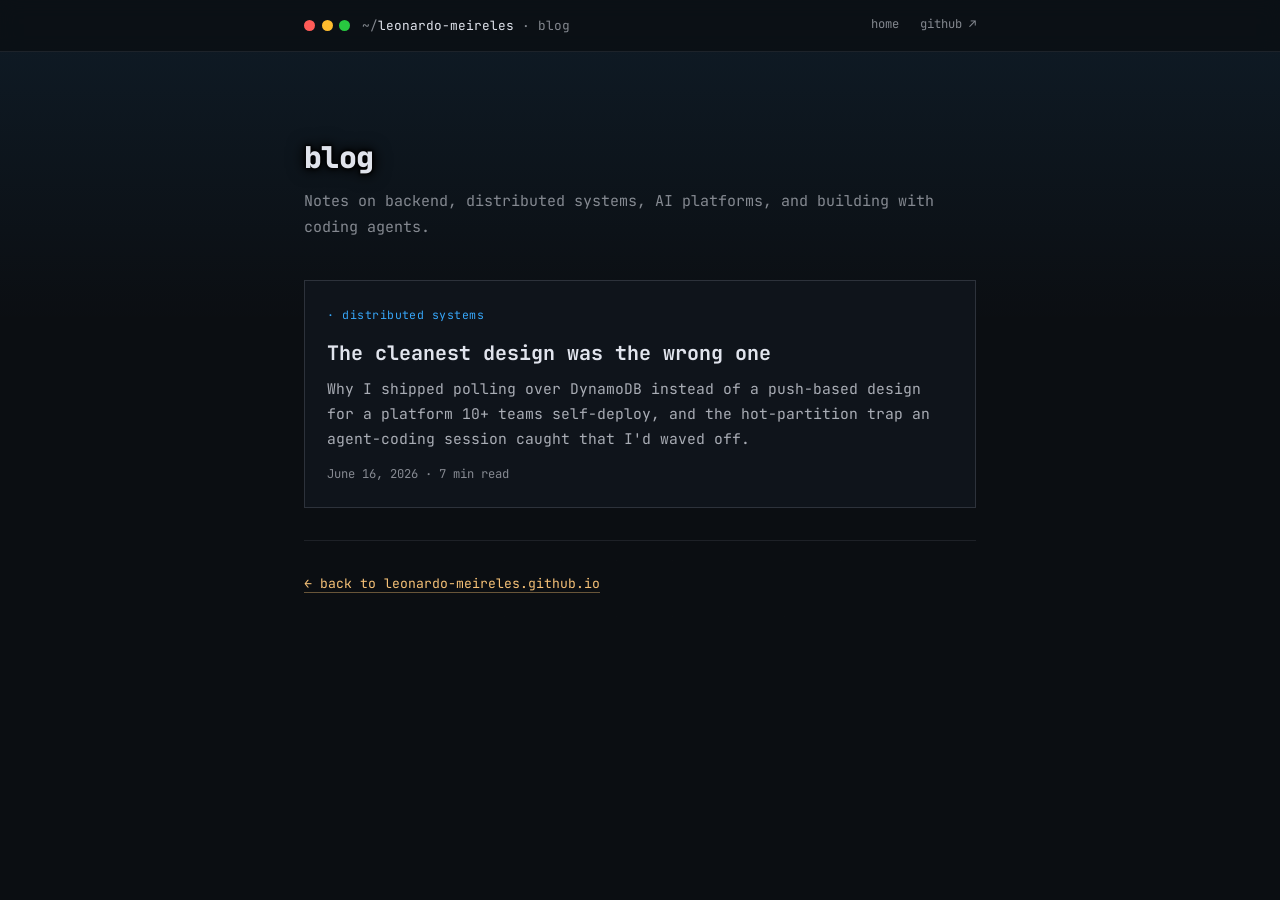
==== blog/index.html @ 93cd13b1 "feat(blog): post #1 (mlgo sharding) + blog index + writing section + SEO (og cards, JSON-LD, sitemap" ====
<!doctype html>
<html lang="en">
<head>
<meta charset="utf-8" />
<meta name="viewport" content="width=device-width, initial-scale=1" />
<title>Blog · Leonardo Meireles</title>
<meta name="description" content="Notes on backend, distributed systems, AI platforms, and building things with coding agents." />
<link rel="icon" href="data:image/svg+xml,&lt;svg xmlns=%22http://www.w3.org/2000/svg%22 viewBox=%220 0 32 32%22&gt;&lt;rect width=%2232%22 height=%2232%22 fill=%22%230b0e12%22/&gt;&lt;path d=%22M3 17h5l2-7 4 13 3-9 2 4h10%22 fill=%22none%22 stroke=%22%2337a6f8%22 stroke-width=%222%22 stroke-linejoin=%22round%22 stroke-linecap=%22round%22/&gt;&lt;/svg&gt;" />
<link rel="preconnect" href="https://fonts.googleapis.com" />
<link rel="preconnect" href="https://fonts.gstatic.com" crossorigin />
<link href="https://fonts.googleapis.com/css2?family=JetBrains+Mono:wght@400;500;700;800&display=swap" rel="stylesheet" />
<style>
  :root {
    --bg:#0b0e12; --panel:#0f141b; --panel-2:#0c1016;
    --border:rgba(222,232,255,.14); --border-2:rgba(222,232,255,.09);
    --text:rgba(243,246,255,.92); --muted:rgba(243,246,255,.68); --muter:rgba(243,246,255,.52);
    --accent:#37a6f8; --accent-2:#f6c177; --hot:#ff5b57; --warm:#febc2e; --cool:#28c840;
    --mono:"JetBrains Mono",ui-monospace,SFMono-Regular,Menlo,Monaco,Consolas,monospace;
    color-scheme: dark;
    --halo: 0 0 1px #000, 0 0 2px #000, 0 0 3px #000, 0 0 4px #000, 0 0 6px #050709, 0 0 12px #050709, 0 0 18px #050709;
  }
  * { box-sizing:border-box; }
  body { margin:0; min-height:100svh; color:var(--text); font-family:var(--mono); font-size:15px; line-height:1.7;
    background: linear-gradient(180deg, rgba(55,166,248,.09), transparent 36%), var(--bg); position:relative; isolation:isolate; -webkit-font-smoothing:antialiased; }
  body::before { content:""; position:fixed; inset:0; z-index:-1; pointer-events:none;
    background-image: linear-gradient(rgba(255,255,255,.035) 1px, transparent 1px), linear-gradient(90deg, rgba(255,255,255,.03) 1px, transparent 1px);
    background-size:56px 56px; opacity:.35; -webkit-mask-image:radial-gradient(closest-side,#000000bf,#0000 78%); mask-image:radial-gradient(closest-side,#000000bf,#0000 78%); }
  a { color:inherit; text-decoration:none; }
  .shell { max-width:46rem; margin:0 auto; padding:0 clamp(1.25rem,4vw,2rem); }
  .topnav { position:sticky; top:0; z-index:40; background:color-mix(in oklab, var(--bg) 80%, transparent); backdrop-filter:blur(9px); border-bottom:1px solid var(--border-2); }
  .topnav .row { display:flex; align-items:center; justify-content:space-between; gap:1rem; padding-block:.85rem; max-width:46rem; margin:0 auto; padding-inline:clamp(1.25rem,4vw,2rem); }
  .dots { display:inline-flex; gap:.42rem; } .dots i { width:11px; height:11px; border-radius:50%; display:inline-block; }
  .dots i:nth-child(1){background:var(--hot);} .dots i:nth-child(2){background:var(--warm);} .dots i:nth-child(3){background:var(--cool);}
  .brand { display:inline-flex; align-items:center; gap:.7rem; color:var(--muter); font-size:.8rem; } .brand b { color:var(--text); font-weight:400; }
  .menu { display:flex; gap:1.3rem; } .menu a { color:var(--muter); font-size:.76rem; text-transform:lowercase; border-bottom:1px solid transparent; padding-bottom:2px; } .menu a:hover { color:var(--accent); border-color:rgba(55,166,248,.5); }
  h1 { font-weight:800; font-size:clamp(2rem,1.3rem+3vw,3rem); letter-spacing:-.02em; margin:clamp(2.5rem,7vw,5rem) 0 .4rem; text-shadow:var(--halo); }
  .sub { color:var(--muter); margin:0 0 2.5rem; }
  .post { display:block; border:1px solid var(--border); background:var(--panel); padding:1.3rem 1.4rem; margin-bottom:1.1rem; transition:border-color .15s, transform .15s; }
  .post:hover { border-color:var(--accent); transform:translateY(-2px); }
  .post .tag { color:var(--accent); font-size:.72rem; letter-spacing:.04em; }
  .post h2 { font-weight:700; font-size:1.25rem; margin:.5rem 0 .4rem; }
  .post p { color:var(--muted); margin:0 0 .6rem; font-size:.92rem; }
  .post .m { color:var(--muter); font-size:.76rem; }
  footer { border-top:1px solid var(--border-2); padding:2rem 0 4rem; margin-top:2rem; color:var(--muter); font-size:.82rem; }
  footer a { color:var(--accent-2); border-bottom:1px solid rgba(246,193,119,.4); }
</style>
</head>
<body>
<div class="topnav">
  <div class="row">
    <span class="brand"><span class="dots"><i></i><i></i><i></i></span><span>~/<b>leonardo-meireles</b> · blog</span></span>
    <nav class="menu"><a href="/">home</a><a href="https://github.com/leonardo-meireles" target="_blank" rel="noopener">github ↗</a></nav>
  </div>
</div>
<main class="shell">
  <h1>blog</h1>
  <p class="sub">Notes on backend, distributed systems, AI platforms, and building with coding agents.</p>

  <a class="post" href="/blog/mlgo-sharding/">
    <span class="tag">· distributed systems</span>
    <h2>The cleanest design was the wrong one</h2>
    <p>Why I shipped polling over DynamoDB instead of a push-based design for a platform 10+ teams self-deploy, and the hot-partition trap an agent-coding session caught that I'd waved off.</p>
    <span class="m">June 16, 2026 · 7 min read</span>
  </a>

  <footer><a href="/">← back to leonardo-meireles.github.io</a></footer>
</main>
</body>
</html>
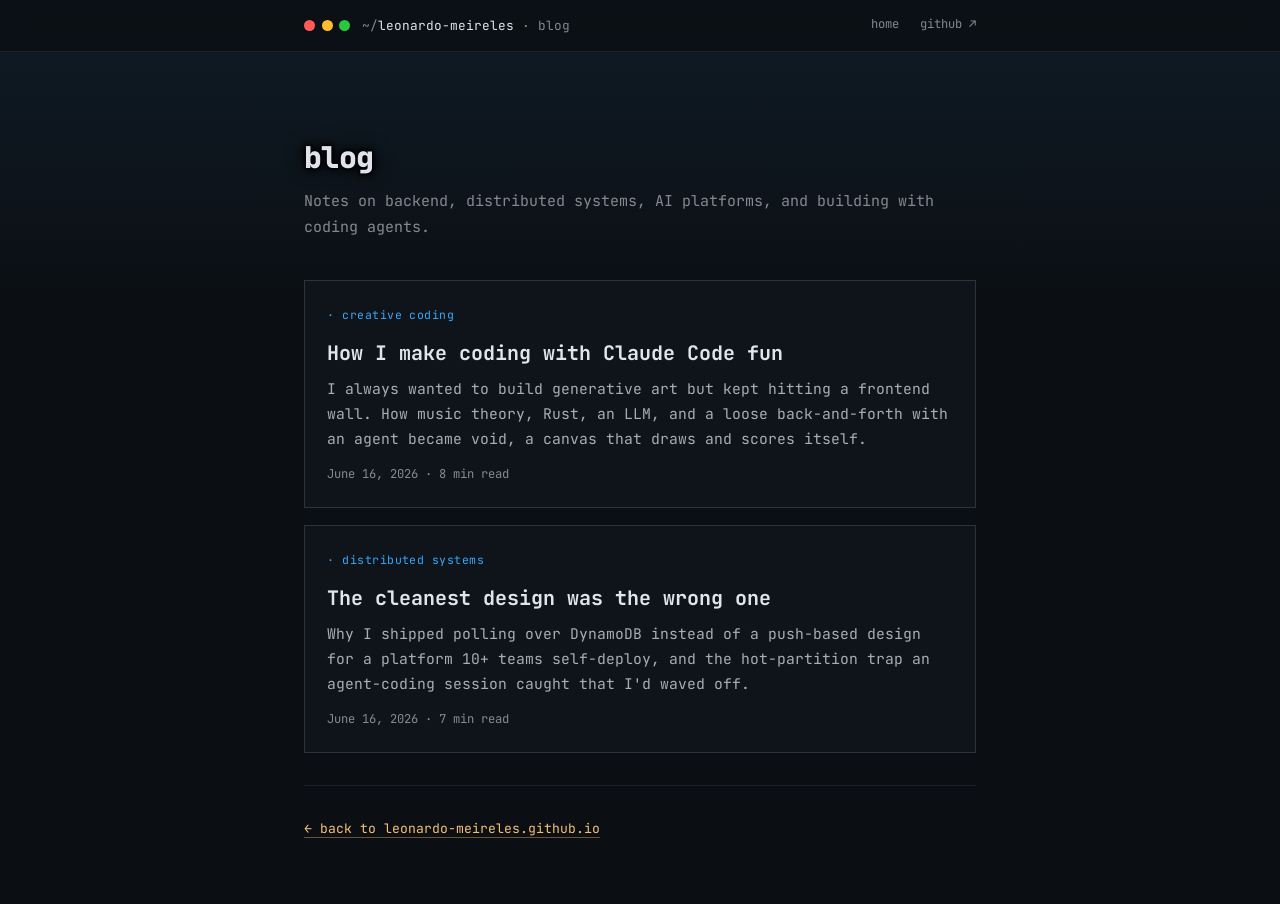
==== commit c031e227: "feat(blog): post #2 (creative coding / void) + writing grid; fix: mute void preview, pause waveform " ====
--- a/blog/index.html
+++ b/blog/index.html
@@ -56,6 +56,13 @@
   <h1>blog</h1>
   <p class="sub">Notes on backend, distributed systems, AI platforms, and building with coding agents.</p>
 
+  <a class="post" href="/blog/creative-coding-with-claude-code/">
+    <span class="tag">· creative coding</span>
+    <h2>How I make coding with Claude Code fun</h2>
+    <p>I always wanted to build generative art but kept hitting a frontend wall. How music theory, Rust, an LLM, and a loose back-and-forth with an agent became void, a canvas that draws and scores itself.</p>
+    <span class="m">June 16, 2026 · 8 min read</span>
+  </a>
+
   <a class="post" href="/blog/mlgo-sharding/">
     <span class="tag">· distributed systems</span>
     <h2>The cleanest design was the wrong one</h2>
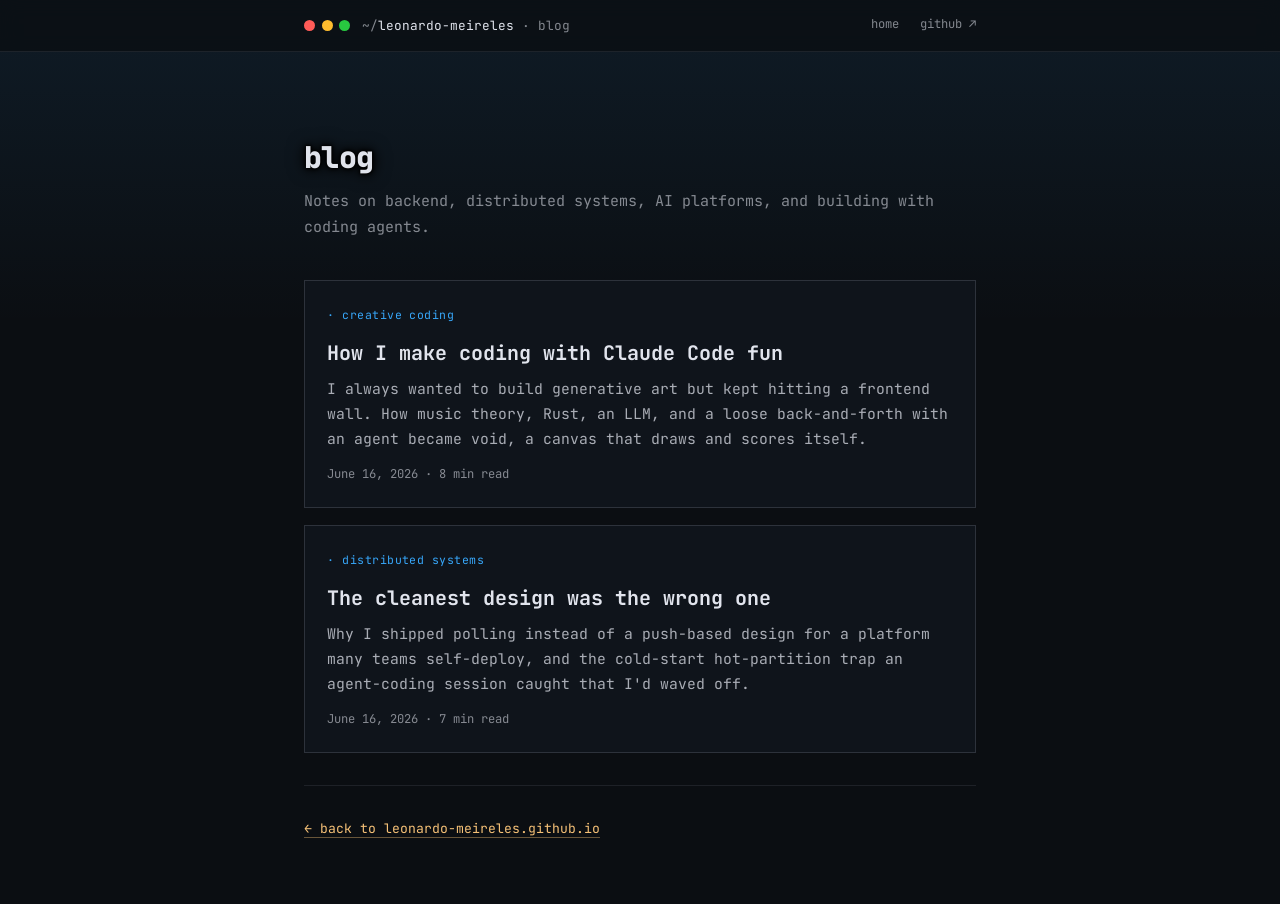
==== commit 0cd3e7cb: "refactor(blog): NDA-proof the sharding post — drop codename/employer/metrics, generalize stack, rena" ====
--- a/blog/index.html
+++ b/blog/index.html
@@ -63,10 +63,10 @@
     <span class="m">June 16, 2026 · 8 min read</span>
   </a>
 
-  <a class="post" href="/blog/mlgo-sharding/">
+  <a class="post" href="/blog/perfect-is-contextual/">
     <span class="tag">· distributed systems</span>
     <h2>The cleanest design was the wrong one</h2>
-    <p>Why I shipped polling over DynamoDB instead of a push-based design for a platform 10+ teams self-deploy, and the hot-partition trap an agent-coding session caught that I'd waved off.</p>
+    <p>Why I shipped polling instead of a push-based design for a platform many teams self-deploy, and the cold-start hot-partition trap an agent-coding session caught that I'd waved off.</p>
     <span class="m">June 16, 2026 · 7 min read</span>
   </a>
 
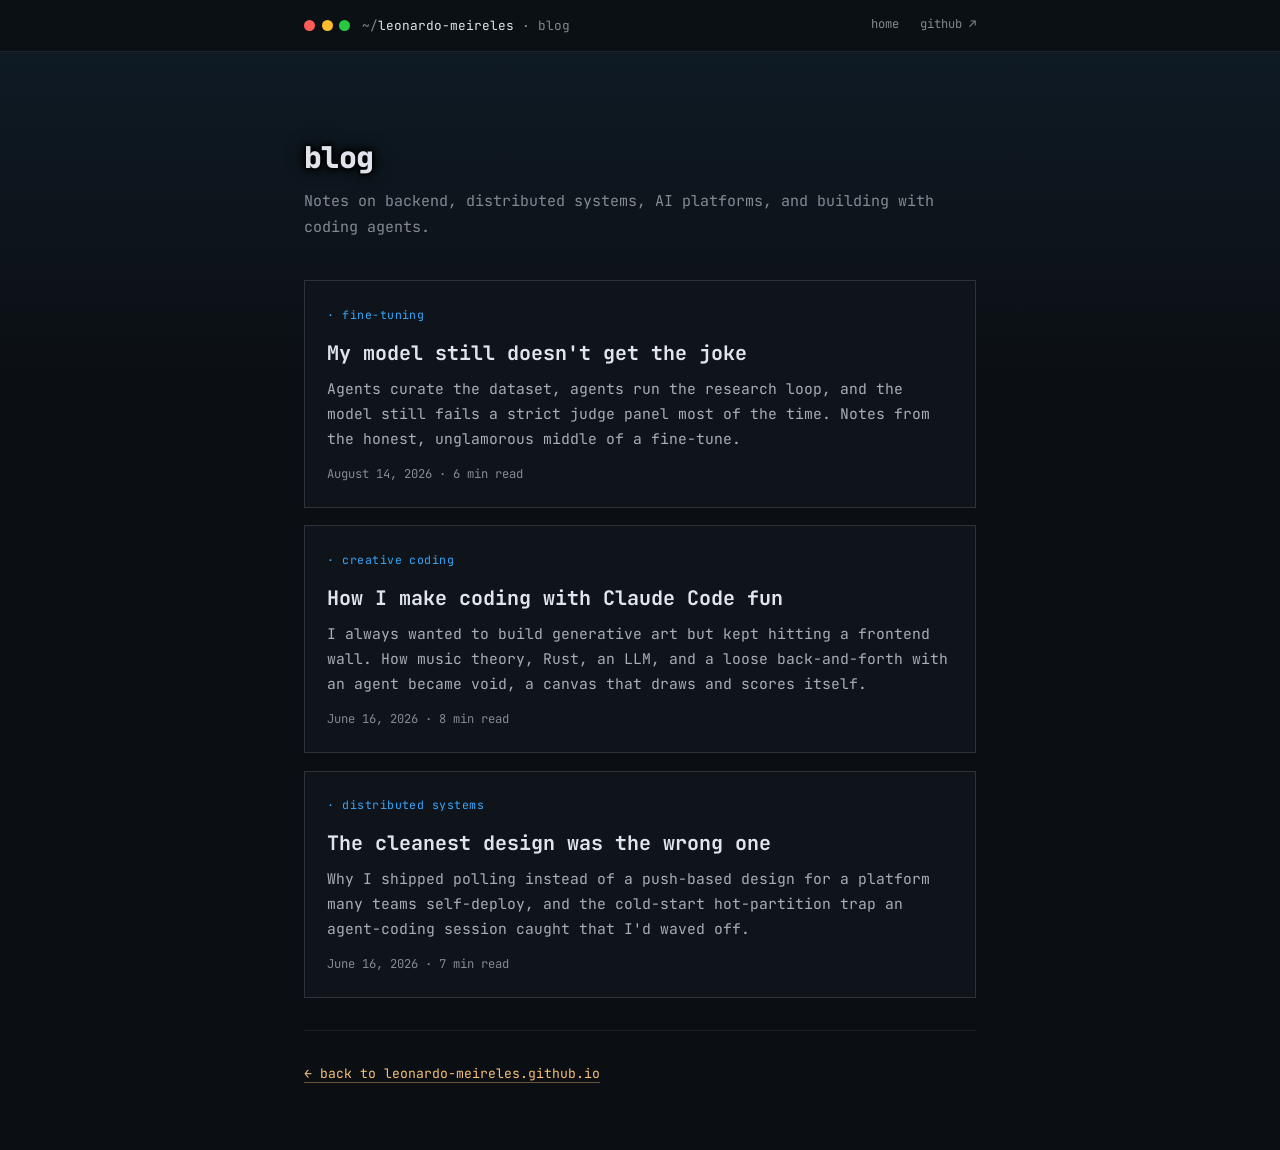
==== commit 2d7ba9d6: "Add Laeleficator project card and honest write-up on the fine-tune The dataset pipeline and research" ====
--- a/blog/index.html
+++ b/blog/index.html
@@ -56,6 +56,13 @@
   <h1>blog</h1>
   <p class="sub">Notes on backend, distributed systems, AI platforms, and building with coding agents.</p>
 
+  <a class="post" href="/blog/laeleficator/">
+    <span class="tag">· fine-tuning</span>
+    <h2>My model still doesn't get the joke</h2>
+    <p>Agents curate the dataset, agents run the research loop, and the model still fails a strict judge panel most of the time. Notes from the honest, unglamorous middle of a fine-tune.</p>
+    <span class="m">August 14, 2026 · 6 min read</span>
+  </a>
+
   <a class="post" href="/blog/creative-coding-with-claude-code/">
     <span class="tag">· creative coding</span>
     <h2>How I make coding with Claude Code fun</h2>
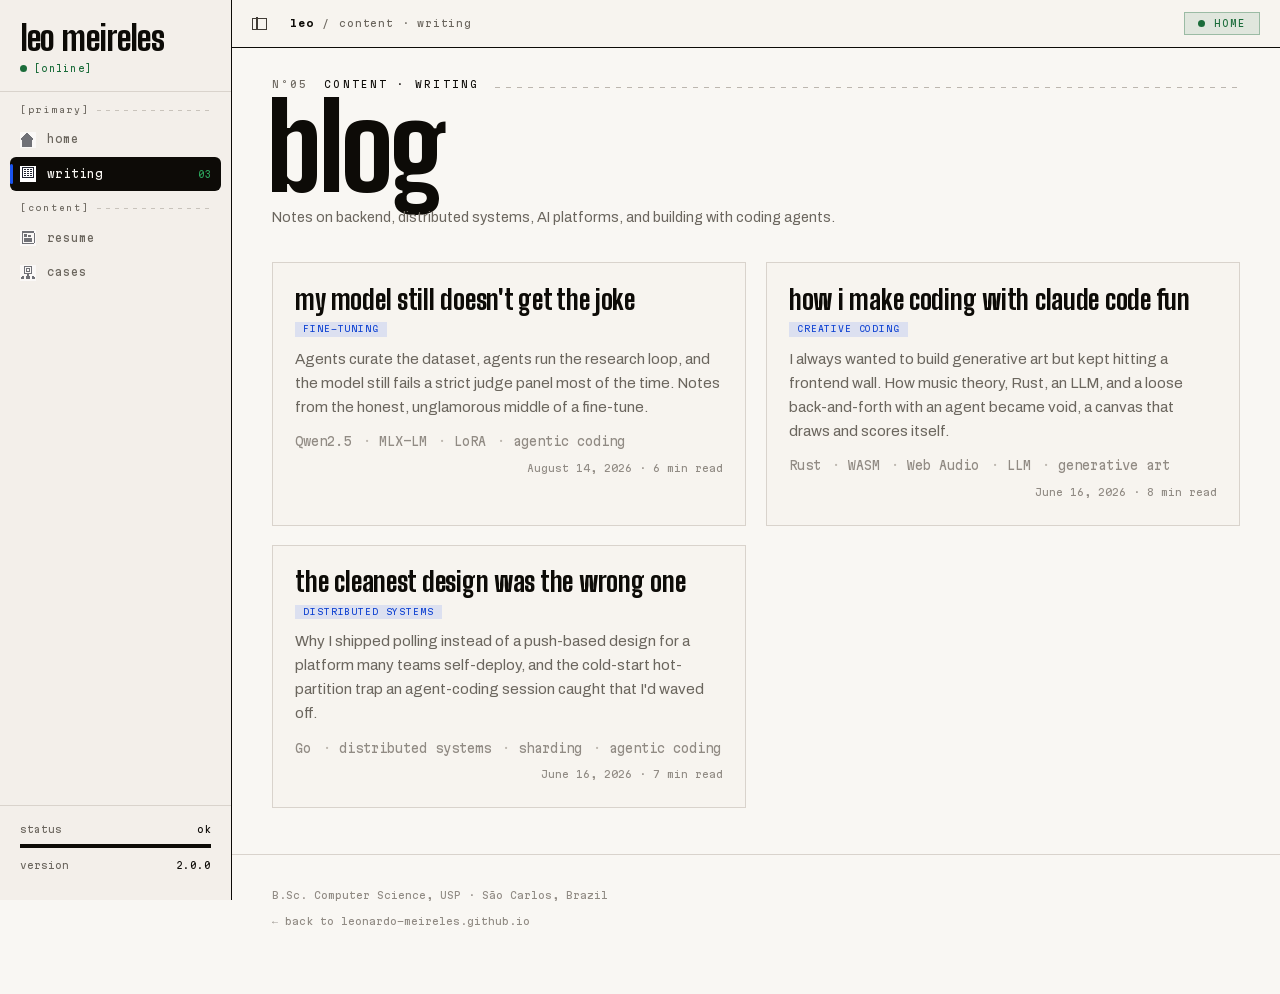
==== commit 254f8ecf: "feat: reskin portfolio + blog as OP-1 Wizard companion-app shell Translate the OP-1 Wizard design sy" ====
--- a/blog/index.html
+++ b/blog/index.html
@@ -5,79 +5,123 @@
 <meta name="viewport" content="width=device-width, initial-scale=1" />
 <title>Blog · Leonardo Meireles</title>
 <meta name="description" content="Notes on backend, distributed systems, AI platforms, and building things with coding agents." />
-<link rel="icon" href="data:image/svg+xml,&lt;svg xmlns=%22http://www.w3.org/2000/svg%22 viewBox=%220 0 32 32%22&gt;&lt;rect width=%2232%22 height=%2232%22 fill=%22%230b0e12%22/&gt;&lt;path d=%22M3 17h5l2-7 4 13 3-9 2 4h10%22 fill=%22none%22 stroke=%22%2337a6f8%22 stroke-width=%222%22 stroke-linejoin=%22round%22 stroke-linecap=%22round%22/&gt;&lt;/svg&gt;" />
-<link rel="preconnect" href="https://fonts.googleapis.com" />
-<link rel="preconnect" href="https://fonts.gstatic.com" crossorigin />
-<link href="https://fonts.googleapis.com/css2?family=JetBrains+Mono:wght@400;500;700;800&display=swap" rel="stylesheet" />
+<link rel="icon" type="image/svg+xml" href="../assets/favicon.svg" />
+<link rel="stylesheet" href="../assets/tokens.css" />
+<link rel="stylesheet" href="../assets/shell.css" />
 <style>
-  :root {
-    --bg:#0b0e12; --panel:#0f141b; --panel-2:#0c1016;
-    --border:rgba(222,232,255,.14); --border-2:rgba(222,232,255,.09);
-    --text:rgba(243,246,255,.92); --muted:rgba(243,246,255,.68); --muter:rgba(243,246,255,.52);
-    --accent:#37a6f8; --accent-2:#f6c177; --hot:#ff5b57; --warm:#febc2e; --cool:#28c840;
-    --mono:"JetBrains Mono",ui-monospace,SFMono-Regular,Menlo,Monaco,Consolas,monospace;
-    color-scheme: dark;
-    --halo: 0 0 1px #000, 0 0 2px #000, 0 0 3px #000, 0 0 4px #000, 0 0 6px #050709, 0 0 12px #050709, 0 0 18px #050709;
-  }
-  * { box-sizing:border-box; }
-  body { margin:0; min-height:100svh; color:var(--text); font-family:var(--mono); font-size:15px; line-height:1.7;
-    background: linear-gradient(180deg, rgba(55,166,248,.09), transparent 36%), var(--bg); position:relative; isolation:isolate; -webkit-font-smoothing:antialiased; }
-  body::before { content:""; position:fixed; inset:0; z-index:-1; pointer-events:none;
-    background-image: linear-gradient(rgba(255,255,255,.035) 1px, transparent 1px), linear-gradient(90deg, rgba(255,255,255,.03) 1px, transparent 1px);
-    background-size:56px 56px; opacity:.35; -webkit-mask-image:radial-gradient(closest-side,#000000bf,#0000 78%); mask-image:radial-gradient(closest-side,#000000bf,#0000 78%); }
-  a { color:inherit; text-decoration:none; }
-  .shell { max-width:46rem; margin:0 auto; padding:0 clamp(1.25rem,4vw,2rem); }
-  .topnav { position:sticky; top:0; z-index:40; background:color-mix(in oklab, var(--bg) 80%, transparent); backdrop-filter:blur(9px); border-bottom:1px solid var(--border-2); }
-  .topnav .row { display:flex; align-items:center; justify-content:space-between; gap:1rem; padding-block:.85rem; max-width:46rem; margin:0 auto; padding-inline:clamp(1.25rem,4vw,2rem); }
-  .dots { display:inline-flex; gap:.42rem; } .dots i { width:11px; height:11px; border-radius:50%; display:inline-block; }
-  .dots i:nth-child(1){background:var(--hot);} .dots i:nth-child(2){background:var(--warm);} .dots i:nth-child(3){background:var(--cool);}
-  .brand { display:inline-flex; align-items:center; gap:.7rem; color:var(--muter); font-size:.8rem; } .brand b { color:var(--text); font-weight:400; }
-  .menu { display:flex; gap:1.3rem; } .menu a { color:var(--muter); font-size:.76rem; text-transform:lowercase; border-bottom:1px solid transparent; padding-bottom:2px; } .menu a:hover { color:var(--accent); border-color:rgba(55,166,248,.5); }
-  h1 { font-weight:800; font-size:clamp(2rem,1.3rem+3vw,3rem); letter-spacing:-.02em; margin:clamp(2.5rem,7vw,5rem) 0 .4rem; text-shadow:var(--halo); }
-  .sub { color:var(--muter); margin:0 0 2.5rem; }
-  .post { display:block; border:1px solid var(--border); background:var(--panel); padding:1.3rem 1.4rem; margin-bottom:1.1rem; transition:border-color .15s, transform .15s; }
-  .post:hover { border-color:var(--accent); transform:translateY(-2px); }
-  .post .tag { color:var(--accent); font-size:.72rem; letter-spacing:.04em; }
-  .post h2 { font-weight:700; font-size:1.25rem; margin:.5rem 0 .4rem; }
-  .post p { color:var(--muted); margin:0 0 .6rem; font-size:.92rem; }
-  .post .m { color:var(--muter); font-size:.76rem; }
-  footer { border-top:1px solid var(--border-2); padding:2rem 0 4rem; margin-top:2rem; color:var(--muter); font-size:.82rem; }
-  footer a { color:var(--accent-2); border-bottom:1px solid rgba(246,193,119,.4); }
+  /* blog-specific tweaks */
+  .pg-head h1 { margin-top: 10px; }
+  .grid-blog { display: grid; grid-template-columns: 1fr; gap: 1.1rem; }
+  @media (min-width: 720px) { .grid-blog { grid-template-columns: repeat(2, minmax(0,1fr)); gap: 1.2rem; } }
 </style>
 </head>
 <body>
-<div class="topnav">
-  <div class="row">
-    <span class="brand"><span class="dots"><i></i><i></i><i></i></span><span>~/<b>leonardo-meireles</b> · blog</span></span>
-    <nav class="menu"><a href="/">home</a><a href="https://github.com/leonardo-meireles" target="_blank" rel="noopener">github ↗</a></nav>
+
+<div class="shell-app">
+  <aside class="rail" id="rail" aria-label="Library" data-open="true">
+    <div class="rail-brand">
+      <div class="wordmark">leo meireles</div>
+      <div class="state"><span class="dot ok"><i></i></span><span>[online]</span></div>
+    </div>
+    <nav class="rail-nav" aria-label="Destinations">
+      <div class="nav-group">
+        <div class="ng-label"><span>[primary]</span><i></i></div>
+        <a class="nav-item" href="../">
+          <span class="ni-bar"></span>
+          <span class="ni-icon"><span class="px" style="width:16px;height:16px;background-image:url(../assets/sprites/nav-home.png)"></span></span>
+          <span class="ni-label">home</span>
+        </a>
+        <a class="nav-item active" href="../#blog" aria-current="page">
+          <span class="ni-bar"></span>
+          <span class="ni-icon"><span class="px" style="width:16px;height:16px;background-image:url(../assets/sprites/nav-blog.png)"></span></span>
+          <span class="ni-label">writing</span>
+          <span class="ni-badge ok">03</span>
+        </a>
+      </div>
+      <div class="nav-group">
+        <div class="ng-label"><span>[content]</span><i></i></div>
+        <a class="nav-item" href="../#resume">
+          <span class="ni-bar"></span>
+          <span class="ni-icon"><span class="px" style="width:16px;height:16px;background-image:url(../assets/sprites/nav-resume.png)"></span></span>
+          <span class="ni-label">resume</span>
+        </a>
+        <a class="nav-item" href="../#cases">
+          <span class="ni-bar"></span>
+          <span class="ni-icon"><span class="px" style="width:16px;height:16px;background-image:url(../assets/sprites/nav-cases.png)"></span></span>
+          <span class="ni-label">cases</span>
+        </a>
+      </div>
+    </nav>
+    <div class="rail-footer">
+      <div class="rf-row"><span>status</span><b>ok</b></div>
+      <div class="rf-meter"><i style="width:100%"></i></div>
+      <div class="rf-row"><span>version</span><b>2.0.0</b></div>
+    </div>
+  </aside>
+
+  <div class="main-col">
+    <header class="titlebar">
+      <button class="tb-toggle" aria-label="Toggle sidebar"><span class="hamb" aria-hidden="true"><i></i></span></button>
+      <div class="tb-crumb"><b>leo</b><span aria-hidden="true">/</span>content · writing</div>
+      <a class="tb-connect on" href="../">
+        <span class="dot ok pulse"><i></i></span>
+        <span class="tb-state">home</span>
+      </a>
+    </header>
+
+    <main class="main" id="main">
+      <div class="page">
+        <div class="page-inner">
+          <div class="pg-head">
+            <div class="pg-meta">
+              <span class="pg-no">Nº05</span>
+              <span class="pg-kicker">content · writing</span>
+              <span class="pg-rule"></span>
+            </div>
+            <h1>blog</h1>
+            <p class="pg-blurb">Notes on backend, distributed systems, AI platforms, and building with coding agents.</p>
+          </div>
+        </div>
+        <div class="page-body">
+          <div class="grid-blog">
+            <a class="pcard rv" href="/blog/laeleficator/">
+              <div class="card-top" style="display:flex;align-items:center;gap:.6rem;flex-wrap:wrap">
+                <h3>My model still doesn't get the joke</h3>
+                <span class="tag accent">fine-tuning</span>
+              </div>
+              <p class="desc">Agents curate the dataset, agents run the research loop, and the model still fails a strict judge panel most of the time. Notes from the honest, unglamorous middle of a fine-tune.</p>
+              <div class="tags"><span>Qwen2.5</span><span>MLX-LM</span><span>LoRA</span><span>agentic coding</span></div>
+              <span class="pmeta">August 14, 2026 · 6 min read</span>
+            </a>
+            <a class="pcard rv" href="/blog/creative-coding-with-claude-code/">
+              <div class="card-top" style="display:flex;align-items:center;gap:.6rem;flex-wrap:wrap">
+                <h3>How I make coding with Claude Code fun</h3>
+                <span class="tag accent">creative coding</span>
+              </div>
+              <p class="desc">I always wanted to build generative art but kept hitting a frontend wall. How music theory, Rust, an LLM, and a loose back-and-forth with an agent became void, a canvas that draws and scores itself.</p>
+              <div class="tags"><span>Rust</span><span>WASM</span><span>Web Audio</span><span>LLM</span><span>generative art</span></div>
+              <span class="pmeta">June 16, 2026 · 8 min read</span>
+            </a>
+            <a class="pcard rv" href="/blog/perfect-is-contextual/">
+              <div class="card-top" style="display:flex;align-items:center;gap:.6rem;flex-wrap:wrap">
+                <h3>The cleanest design was the wrong one</h3>
+                <span class="tag accent">distributed systems</span>
+              </div>
+              <p class="desc">Why I shipped polling instead of a push-based design for a platform many teams self-deploy, and the cold-start hot-partition trap an agent-coding session caught that I'd waved off.</p>
+              <div class="tags"><span>Go</span><span>distributed systems</span><span>sharding</span><span>agentic coding</span></div>
+              <span class="pmeta">June 16, 2026 · 7 min read</span>
+            </a>
+          </div>
+        </div>
+        <footer>
+          <span>B.Sc. Computer Science, USP · São Carlos, Brazil</span>
+          <div class="f-links"><a href="../">← back to leonardo-meireles.github.io</a></div>
+        </footer>
+      </div>
+    </main>
   </div>
 </div>
-<main class="shell">
-  <h1>blog</h1>
-  <p class="sub">Notes on backend, distributed systems, AI platforms, and building with coding agents.</p>
 
-  <a class="post" href="/blog/laeleficator/">
-    <span class="tag">· fine-tuning</span>
-    <h2>My model still doesn't get the joke</h2>
-    <p>Agents curate the dataset, agents run the research loop, and the model still fails a strict judge panel most of the time. Notes from the honest, unglamorous middle of a fine-tune.</p>
-    <span class="m">August 14, 2026 · 6 min read</span>
-  </a>
-
-  <a class="post" href="/blog/creative-coding-with-claude-code/">
-    <span class="tag">· creative coding</span>
-    <h2>How I make coding with Claude Code fun</h2>
-    <p>I always wanted to build generative art but kept hitting a frontend wall. How music theory, Rust, an LLM, and a loose back-and-forth with an agent became void, a canvas that draws and scores itself.</p>
-    <span class="m">June 16, 2026 · 8 min read</span>
-  </a>
-
-  <a class="post" href="/blog/perfect-is-contextual/">
-    <span class="tag">· distributed systems</span>
-    <h2>The cleanest design was the wrong one</h2>
-    <p>Why I shipped polling instead of a push-based design for a platform many teams self-deploy, and the cold-start hot-partition trap an agent-coding session caught that I'd waved off.</p>
-    <span class="m">June 16, 2026 · 7 min read</span>
-  </a>
-
-  <footer><a href="/">← back to leonardo-meireles.github.io</a></footer>
-</main>
+<script src="../assets/shell.js"></script>
 </body>
 </html>
--- a/assets/tokens.css
+++ b/assets/tokens.css
@@ -0,0 +1,181 @@
+/* Design tokens — OP-1 Wizard for Mac companion.
+   Distilled from the Claude Design project (docs/design-system.md).
+   See docs/design-system.md for rationale; keep in sync. */
+
+/* Fonts are self-hosted variable woff2 (one file per family covers every
+   weight). The Google-hosted @import has been replaced with @font-face rules
+   pointing at bundled copies in ./fonts. */
+@font-face {
+  font-family: "Big Shoulders Display";
+  font-style: normal;
+  font-weight: 100 900;
+  font-display: swap;
+  src: url("./fonts/big-shoulders-display-variable.woff2") format("woff2-variations");
+}
+@font-face {
+  font-family: "Archivo";
+  font-style: normal;
+  font-weight: 100 900;
+  font-display: swap;
+  src: url("./fonts/archivo-variable.woff2") format("woff2-variations");
+}
+@font-face {
+  font-family: "Martian Mono";
+  font-style: normal;
+  font-weight: 100 900;
+  font-display: swap;
+  src: url("./fonts/martian-mono-variable.woff2") format("woff2-variations");
+}
+
+
+:root {
+  /* Paper — warm bone greys. Hue 75 throughout; nothing here is neutral grey. */
+  --paper: oklch(0.976 0.006 75);
+  --surface-card: oklch(0.968 0.007 75);
+  --surface-rail: oklch(0.955 0.008 75);
+  --surface-sunk: oklch(0.930 0.010 75);
+
+  /* Ink */
+  --ink: oklch(0.150 0.009 75);
+  --ink-strong: oklch(0.360 0.012 75);
+  --ink-body: oklch(0.512 0.014 75);
+  --ink-disabled: oklch(0.640 0.012 75);
+  --ink-inverse: oklch(0.976 0.006 75);
+  --ink-inverse-dim: oklch(0.800 0.010 75);
+
+  /* Lines */
+  --line: oklch(0.870 0.012 75);
+  --line-soft: oklch(0.925 0.010 75);
+  --line-faint: oklch(0.780 0.013 75);
+
+  /* Accent — PostHog blue. accent-text clears 4.5:1 on --paper. */
+  --accent: oklch(0.520 0.240 264);
+  --accent-text: oklch(0.455 0.225 264);
+  --accent-wash: oklch(0.520 0.240 264 / 0.06);
+  --accent-tint: oklch(0.520 0.240 264 / 0.12);
+
+  /* Signals. Green = connected / kept / done — never decoration. */
+  --signal-ok: oklch(0.470 0.110 152);
+  --signal-ok-bright: oklch(0.635 0.150 152);
+  --signal-warn: #F9BD2B;
+  --signal-hot: #F54E00;
+
+  /* Pixel-art palette — the exact 12 values every sprite and the canvas
+     tape machine are drawn from. Do not add to this list. */
+  --px-ink: #212532;
+  --px-slate: #4E5877;
+  --px-grey: #898E9E;
+  --px-light: #CDD1DF;
+  --px-panel: #E0E2E8;
+  --px-white: #FFFFFF;
+  --px-off: #FCFCFC;
+  --px-blue: #1D4AFF;
+  --px-green: #02B881;
+  --px-yellow: #F9BD2B;
+  --px-orange: #F54E00;
+  --px-screen: #161A26;
+
+  /* Spacing */
+  --space-1: 4px;
+  --space-2: 8px;
+  --space-3: 10px;
+  --space-4: 14px;
+  --space-5: 18px;
+  --space-6: 22px;
+  --space-7: 26px;
+  --space-8: 30px;
+  --space-9: 40px;
+
+  /* Structure */
+  --page-pad-x: 40px;
+  --page-pad-top: 32px;
+  --rail-width: 232px;
+  --inspector-width: 336px;
+  --titlebar-height: 48px;
+  --shell-min-width: 1180px;
+
+  /* Radii — the system is square. Pills and circles are the only curves. */
+  --radius-none: 0px;
+  --radius-row: 6px;
+  --radius-pill: 999px;
+  --radius-circle: 50%;
+
+  /* Surfaces — no shadows; depth is a 1px line + half-step of paper. */
+  --border-hair: 1px solid var(--line);
+  --border-soft: 1px solid var(--line-soft);
+  --border-strong: 1px solid var(--ink);
+  --border-accent: 1px solid var(--accent);
+  --border-dashed: 2px dashed var(--line-faint);
+  --rule-dashed: repeating-linear-gradient(90deg, var(--line-faint) 0 5px, transparent 5px 11px);
+  --rule-dashed-soft: repeating-linear-gradient(90deg, oklch(0.820 0.012 75) 0 4px, transparent 4px 9px);
+  --pixel-rendering: pixelated;
+  --hover-lift: translateY(-2px);
+  --press-scale: scale(0.96);
+
+  /* Type */
+  --font-display: "Big Shoulders Display", sans-serif;
+  --font-body: Archivo, sans-serif;
+  --font-mono: "Martian Mono", monospace;
+  --display-weight: 800;
+  --page-title: var(--display-weight) 118px/0.79 var(--font-display);
+  --page-title-tracking: -0.022em;
+  --display-lg: var(--display-weight) 54px/0.9 var(--font-display);
+  --display-md: var(--display-weight) 34px/0.92 var(--font-display);
+  --display-sm: var(--display-weight) 27px/1 var(--font-display);
+  --body: 400 14.5px/1.5 var(--font-body);
+  --body-sm: 400 13.5px/1.6 var(--font-body);
+  --body-xs: 400 12.5px/1.5 var(--font-body);
+  --mono-row: 400 12px/1.5 var(--font-mono);
+  --mono-meta: 400 10px/1.7 var(--font-mono);
+  --mono-label: 400 9px/1 var(--font-mono);
+  --mono-label-tracking: 0.2em;
+  --mono-button-tracking: 0.12em;
+  --readout: 300 34px/1 var(--font-mono);
+
+  /* Motion */
+  --ease: cubic-bezier(0.25, 1, 0.5, 1);
+  --ease-linear: linear;
+  --dur-press: 130ms;
+  --dur-hover: 170ms;
+  --dur-toggle: 220ms;
+  --dur-enter: 260ms;
+  --dur-row: 380ms;
+  --dur-page: 360ms;
+  --dur-rail: 280ms;
+  --stagger-row: 45ms;
+}
+
+@keyframes ds-rowin { from { opacity: 0; transform: translateY(8px); } to { opacity: 1; transform: none; } }
+@keyframes ds-pagein { from { opacity: 0; transform: translateY(10px); } to { opacity: 1; transform: none; } }
+@keyframes ds-slidein { from { opacity: 0; transform: translateX(28px); } to { opacity: 1; transform: none; } }
+@keyframes ds-dockin { from { opacity: 0; transform: translateY(100%); } to { opacity: 1; transform: none; } }
+@keyframes ds-blink { 0%, 55% { opacity: 1; } 56%, 100% { opacity: 0.18; } }
+@keyframes ds-reel { to { transform: rotate(360deg); } }
+@keyframes ds-pulse { 0%, 100% { transform: scale(1); opacity: 0.85; } 50% { transform: scale(1.7); opacity: 0; } }
+@keyframes ds-marquee { to { transform: translateX(-50%); } }
+@keyframes scanline { from { top: 34px; } to { top: 82px; } }
+
+@media (prefers-reduced-motion: reduce) {
+  *, *::before, *::after {
+    animation-duration: 0.01ms !important;
+    animation-iteration-count: 1 !important;
+    transition-duration: 0.01ms !important;
+  }
+}
+
+* { box-sizing: border-box; }
+
+html, body, #root { height: 100%; }
+
+body {
+  margin: 0;
+  background: var(--paper);
+  color: var(--ink);
+  font: var(--body);
+  -webkit-font-smoothing: antialiased;
+  text-rendering: optimizeLegibility;
+}
+
+button { font-family: inherit; }
+
+canvas { image-rendering: pixelated; }
--- a/assets/shell.css
+++ b/assets/shell.css
@@ -0,0 +1,488 @@
+/* ============================================================
+   Companion-app shell skin for the portfolio — OP-1 Wizard
+   design system, translated to static HTML/CSS (no React).
+   Loads AFTER assets/tokens.css (fonts + tokens + keyframes).
+   ============================================================ */
+
+:root {
+  --nav-h: 48px;              /* titlebar height */
+  --rail-w: 232px;
+  --shell-min: 900px;
+  --maxw: 78rem;
+}
+
+* { box-sizing: border-box; }
+
+html { -webkit-text-size-adjust: 100%; scroll-behavior: smooth; }
+@media (prefers-reduced-motion: reduce) { html { scroll-behavior: auto; } }
+
+body {
+  margin: 0;
+  min-height: 100vh;
+  background: var(--paper);
+  color: var(--ink);
+  font: var(--body);
+  -webkit-font-smoothing: antialiased;
+  text-rendering: optimizeLegibility;
+  overflow-x: hidden;
+}
+
+::selection { background: var(--accent-tint); color: var(--accent-text); }
+
+a { color: inherit; text-decoration: none; }
+button { font-family: var(--font-mono); }
+
+a:focus-visible, button:focus-visible, summary:focus-visible, input:focus-visible {
+  outline: 2px solid var(--accent); outline-offset: 2px;
+}
+
+img, canvas { image-rendering: pixelated; }
+
+/* ---------- app shell (rail + main) ---------- */
+.shell-app {
+  display: flex;
+  min-height: 100vh;
+  min-width: var(--shell-min);
+  background: var(--paper);
+}
+
+/* ---------- rail ---------- */
+.rail {
+  width: var(--rail-w); flex: none;
+  display: flex; flex-direction: column;
+  background: var(--surface-rail);
+  border-right: 1px solid var(--ink);
+  position: sticky; top: 0; height: 100vh;
+}
+.rail .rail-brand {
+  padding: 24px 20px 18px;
+  border-bottom: 1px solid var(--line);
+}
+.rail .rail-brand .wordmark {
+  font: var(--display-weight) 34px/0.88 var(--font-display);
+  letter-spacing: -0.012em; text-transform: lowercase;
+  white-space: nowrap; color: var(--ink);
+}
+.rail .rail-brand .state {
+  display: flex; align-items: center; gap: 7px; margin-top: 10px;
+  font: var(--mono-label); font-size: 9px; letter-spacing: 0.14em; white-space: nowrap;
+  color: var(--signal-ok);
+}
+.rail .rail-nav {
+  flex: 1; overflow-y: auto; overflow-x: hidden;
+  padding: 14px 10px;
+}
+.rail .rail-footer {
+  border-top: 1px solid var(--line);
+  padding: 15px 20px 20px;
+  font: var(--mono-meta); font-size: 9.5px; color: var(--ink-body);
+}
+.rail .rail-footer .rf-row {
+  display: flex; justify-content: space-between; gap: 10px; padding-bottom: 7px;
+}
+.rail .rail-footer .rf-row b { color: var(--ink); font-weight: 400; }
+.rail .rail-footer .rf-meter {
+  height: 4px; background: var(--line); overflow: hidden; margin-bottom: 9px;
+}
+.rail .rail-footer .rf-meter > i { display: block; height: 100%; background: var(--ink); }
+
+/* nav group + item */
+.nav-group { margin-bottom: 13px; }
+.nav-group .ng-label {
+  display: flex; align-items: center; gap: 8px; padding: 0 10px 8px;
+}
+.nav-group .ng-label span {
+  font: var(--mono-label); font-size: 8.5px; letter-spacing: var(--mono-label-tracking);
+  color: var(--ink-body); white-space: nowrap;
+}
+.nav-group .ng-label i { flex: 1; height: 1px; background-image: var(--rule-dashed-soft); }
+
+.nav-item {
+  position: relative; width: 100%; display: flex; align-items: center; gap: 11px;
+  padding: 9px 10px; border-radius: var(--radius-row);
+  text-align: left; border: none; cursor: pointer; background: transparent; color: var(--ink-body);
+  transition: background var(--dur-hover) ease, color var(--dur-hover) ease;
+}
+.nav-item .ni-bar {
+  position: absolute; left: 0; top: 7px; bottom: 7px; width: 3px; border-radius: 2px;
+  background: var(--accent); opacity: 0; transform: scaleY(0.2);
+  transition: opacity 200ms ease, transform var(--dur-enter) var(--ease);
+}
+.nav-item:hover { background: var(--surface-sunk); }
+.nav-item .ni-icon { opacity: 0.62; display: flex; transition: opacity var(--dur-hover) ease; }
+.nav-item .ni-label {
+  font: var(--mono-row); font-size: 11px; white-space: nowrap; overflow: hidden; text-overflow: ellipsis;
+}
+.nav-item .ni-badge {
+  margin-left: auto; font: var(--mono-meta); font-size: 9px; color: var(--ink-body);
+}
+.nav-item.active {
+  background: var(--ink); color: var(--ink-inverse);
+}
+.nav-item.active .ni-bar { opacity: 1; transform: scaleY(1); }
+.nav-item.active .ni-icon { opacity: 1; }
+.nav-item.active .ni-badge { color: var(--ink-inverse-dim); }
+.nav-item.active .ni-badge.ok { color: var(--signal-ok-bright); }
+
+/* ---------- main column ---------- */
+.main-col { flex: 1; min-width: 0; display: flex; flex-direction: column; }
+
+/* titlebar */
+.titlebar {
+  flex: none; height: var(--nav-h); display: flex; align-items: center; gap: 14px;
+  padding: 0 20px 0 10px; border-bottom: 1px solid var(--ink); background: var(--surface-card);
+  position: sticky; top: 0; z-index: 20;
+}
+.tb-toggle {
+  width: 34px; height: 34px; display: grid; place-items: center; border-radius: 5px;
+  border: none; background: none; cursor: pointer; color: var(--ink-strong);
+}
+.tb-toggle:hover { background: var(--surface-sunk); }
+.tb-toggle .hamb {
+  position: relative; width: 15px; height: 12px;
+  border: 1.5px solid var(--ink-strong); display: block;
+}
+.tb-toggle .hamb i {
+  position: absolute; left: 3.5px; top: -1.5px; bottom: -1.5px; width: 1.5px; background: var(--ink-strong);
+  transition: opacity .2s ease;
+}
+.tb-toggle[aria-expanded="false"] .hamb i { opacity: 0.25; }
+.tb-crumb {
+  font: var(--mono-meta); letter-spacing: 0.08em; color: var(--ink-body);
+  display: flex; align-items: center; gap: 9px; min-width: 0;
+}
+.tb-crumb b { color: var(--ink); white-space: nowrap; overflow: hidden; text-overflow: ellipsis; }
+.tb-connect {
+  margin-left: auto; display: flex; align-items: center; gap: 9px; padding: 6px 13px;
+  cursor: pointer; border: 1px solid var(--line-faint); background: transparent;
+}
+.tb-connect.on { border-color: oklch(0.470 0.110 152 / 0.35); background: oklch(0.470 0.110 152 / 0.10); }
+.tb-connect .tb-state {
+  font: var(--mono-label); font-size: 9.5px; letter-spacing: 0.1em; text-transform: uppercase;
+  white-space: nowrap;
+}
+.tb-connect.on .tb-state { color: var(--signal-ok); }
+.tb-connect.off .tb-state { color: var(--ink-disabled); }
+
+/* main */
+.main { flex: 1; min-width: 0; overflow-y: auto; }
+.page { animation: ds-pagein var(--dur-page) var(--ease) both; }
+.page-inner { padding: var(--page-pad-top) var(--page-pad-x) 0; }
+.page-body { padding: 34px var(--page-pad-x) 46px; }
+
+/* page header */
+.pg-head { }
+.pg-head .pg-meta { display: flex; align-items: baseline; gap: 16px; }
+.pg-head .pg-meta .pg-no {
+  font: var(--mono-label); font-size: 9.5px; letter-spacing: 0.22em; text-transform: uppercase;
+  color: var(--ink-body); white-space: nowrap;
+}
+.pg-head .pg-meta .pg-kicker { font: var(--mono-label); font-size: 9.5px; letter-spacing: 0.22em; text-transform: uppercase; color: var(--ink); white-space: nowrap; }
+.pg-head .pg-meta .pg-rule { flex: 1; height: 1px; background-image: var(--rule-dashed); }
+.pg-head h1 {
+  font: var(--page-title); letter-spacing: var(--page-title-tracking);
+  text-transform: lowercase; margin: 20px 0 0; margin-left: -0.045em;
+}
+.pg-head .pg-count {
+  font: var(--mono-meta); letter-spacing: 0.14em; color: var(--ink-body); padding-bottom: 12px; white-space: nowrap;
+}
+.pg-head .pg-blurb { margin: 14px 0 0; max-width: 620px; font: var(--body); color: var(--ink-body); text-wrap: pretty; }
+
+/* status dot */
+.dot { position: relative; width: 7px; height: 7px; flex: none; display: block; }
+.dot > i { position: absolute; inset: 0; border-radius: var(--radius-circle); background: var(--ink-disabled); }
+.dot.ok > i { background: var(--signal-ok); }
+.dot.accent > i { background: var(--accent); }
+.dot.pulse.ok > i:first-child { animation: ds-pulse 1.9s ease-out infinite; }
+.dot.blink > i { animation: ds-blink 1.5s steps(1, end) infinite; }
+
+/* section rule */
+.section-rule { display: flex; align-items: center; gap: 10px; padding-bottom: 12px; margin-top: 6px; }
+.section-rule .sr-label {
+  font: var(--mono-label); letter-spacing: var(--mono-label-tracking); text-transform: uppercase;
+  white-space: nowrap; color: var(--accent-text);
+}
+.section-rule .sr-rule { flex: 1; height: 1px; background-image: var(--rule-dashed-soft); }
+.section-rule .sr-count { font: var(--mono-meta); font-size: 9px; color: var(--ink-body); }
+
+/* card */
+.card {
+  border: 1px solid var(--line); background: var(--surface-card);
+  padding: 20px 22px;
+}
+.card.raised { border: 1px solid var(--ink); }
+.card .card-label {
+  font: var(--mono-label); letter-spacing: var(--mono-label-tracking); text-transform: uppercase;
+  color: var(--accent-text); padding-bottom: 14px;
+}
+
+/* tag */
+.tag {
+  font: var(--mono-label); font-size: 8.5px; letter-spacing: 0.1em; text-transform: uppercase;
+  padding: 3px 8px; white-space: nowrap;
+}
+.tag.neutral { color: var(--ink-body); background: var(--surface-sunk); }
+.tag.accent { color: var(--accent-text); background: var(--accent-tint); }
+.tag.ok { color: var(--signal-ok); background: oklch(0.635 0.150 152 / 0.14); }
+
+/* button */
+.btn {
+  font: var(--mono-label); white-space: nowrap; letter-spacing: var(--mono-button-tracking);
+  text-transform: uppercase; cursor: pointer; transition: opacity 150ms ease, transform var(--dur-press) var(--ease), background 150ms ease;
+}
+.btn:active { transform: var(--press-scale); }
+.btn.solid { background: var(--ink); color: var(--ink-inverse); border: 1px solid var(--ink); }
+.btn.accent { background: var(--accent); color: #fff; border: 1px solid var(--accent); }
+.btn.outline { background: transparent; color: var(--ink); border: 1px solid var(--ink); }
+.btn.ghost { background: transparent; color: var(--ink-body); border: 1px solid transparent; }
+.btn.sm { padding: 8px 15px; font-size: 9.5px; }
+.btn.md { padding: 11px 20px; font-size: 10.5px; }
+.btn.lg { padding: 14px 24px; font-size: 11px; }
+.btn.pill { border-radius: var(--radius-pill); }
+
+/* pixel icon (sprite) — integer scale */
+.px {
+  display: inline-block; flex: none;
+  background-repeat: no-repeat; background-position: 0 0;
+  image-rendering: pixelated;
+}
+
+/* list row */
+.list-row {
+  width: 100%; text-align: left; display: flex; align-items: center; gap: 16px;
+  padding: 15px 20px; margin-bottom: 9px; background: var(--surface-card);
+  border: 1px solid var(--line); transition: border-color var(--dur-hover) ease, transform var(--dur-hover) var(--ease);
+  animation: ds-rowin var(--dur-row) var(--ease) both;
+}
+.list-row:hover { border-color: var(--ink); transform: translateY(-1px); }
+.list-row .lr-icon {
+  width: 40px; height: 40px; flex: none; background: var(--ink);
+  display: grid; place-items: center;
+}
+.list-row .lr-body { min-width: 0; }
+.list-row .lr-name { display: block; font: var(--mono-row); white-space: nowrap; overflow: hidden; text-overflow: ellipsis; }
+.list-row .lr-meta { display: block; font: var(--mono-meta); font-size: 9.5px; color: var(--ink-body); padding-top: 4px; }
+.list-row .lr-actions { margin-left: auto; display: flex; align-items: center; gap: 10px; flex: none; }
+
+/* progress bar */
+.progress { height: 4px; background: var(--line); overflow: hidden; }
+.progress > i { display: block; height: 100%; background: var(--ink); }
+
+/* ============================================================
+   Page-specific: landing hero (paper + live ink canvas)
+   ============================================================ */
+.hero-canvas-wrap { position: relative; }
+#signal {
+  position: absolute; inset: 0; width: 100%; height: 100%;
+  z-index: 0; pointer-events: none; display: block; image-rendering: pixelated;
+  -webkit-mask-image: linear-gradient(180deg, #000 0%, #000 78%, transparent 100%);
+  mask-image: linear-gradient(180deg, #000 0%, #000 78%, transparent 100%);
+}
+.hero-canvas-wrap > * { position: relative; z-index: 1; }
+
+/* ============================================================
+   Content building blocks (shared across pages)
+   ============================================================ */
+.kicker {
+  display: inline-flex; align-items: center; gap: .6rem;
+  font: var(--mono-label); letter-spacing: var(--mono-label-tracking); text-transform: lowercase;
+  color: var(--accent-text); border: 1px solid var(--accent); background: var(--accent-wash);
+  padding: .42rem .7rem; margin: 0 0 1.6rem;
+}
+.kicker .blink { width: 7px; height: 7px; background: var(--accent); border-radius: 50%; animation: ds-blink 1.8s steps(1) infinite; }
+@media (prefers-reduced-motion: reduce) { .kicker .blink { animation: none; } }
+
+.lede { margin: 1.7rem auto 0; max-width: 62ch; color: var(--ink-body); font-size: 1.02rem; line-height: 1.62; }
+.lede b { color: var(--ink); font-weight: 700; }
+.lede .hi { color: var(--accent-text); }
+
+.hero-title {
+  margin: 0; font: var(--page-title);
+  font-size: clamp(2.4rem, 1.3rem + 4.2vw, 5.4rem);
+  text-transform: lowercase; letter-spacing: var(--page-title-tracking);
+  line-height: 0.84; max-width: 15ch; color: var(--ink);
+}
+.hero-title .ac { color: var(--accent-text); }
+.hero-title .cur { color: var(--accent-text); animation: ds-blink 1.1s steps(1) infinite; }
+@media (prefers-reduced-motion: reduce) { .hero-title .cur { animation: none; } }
+
+.hailing { margin-top: 2.2rem; display: flex; flex-direction: column; gap: .55rem; align-items: flex-start; font: var(--mono-row); color: var(--ink-body); }
+.hailing .k { color: var(--ink-disabled); }
+.hailing a { color: var(--accent-text); border-bottom: 1px solid var(--accent); padding-bottom: 1px; }
+.hailing a:hover { color: var(--ink); border-bottom-color: var(--ink); }
+
+.blog-flag { margin-top: 1.8rem; display: inline-flex; align-items: center; gap: .55rem; font: var(--mono-row); color: var(--ink-body); border: 1px solid var(--line); background: var(--surface-card); padding: .5rem .9rem; transition: border-color .15s, color .15s; }
+.blog-flag:hover { border-color: var(--accent); color: var(--accent-text); }
+.blog-flag .bf-new { color: var(--accent-text); border: 1px solid var(--accent); background: var(--accent-wash); padding: 0 .4rem; font-size: .7rem; letter-spacing: .04em; }
+.blog-flag .arr { transition: transform .15s ease; }
+.blog-flag:hover .arr { transform: translateX(3px); }
+
+/* grids */
+.grid { display: grid; grid-template-columns: 1fr; gap: 1.1rem; align-items: start; }
+@media (min-width: 720px) { .grid { grid-template-columns: repeat(2, minmax(0,1fr)); gap: 1.2rem; } }
+
+/* project / blog cards (paper) */
+.pcard {
+  border: 1px solid var(--line); background: var(--surface-card);
+  padding: 1.4rem 1.4rem 1.5rem; display: flex; flex-direction: column; gap: .6rem;
+  transition: border-color .16s ease, transform .16s ease;
+}
+.pcard:hover { border-color: var(--ink); transform: translateY(-2px); }
+@media (prefers-reduced-motion: reduce) { .pcard:hover { transform: none; } }
+.pcard h3 { margin: 0; font: var(--display-sm); text-transform: lowercase; letter-spacing: -0.01em; }
+.pcard .desc { margin: 0; color: var(--ink-body); font-size: .95rem; line-height: 1.58; }
+.pcard .desc b { color: var(--ink); font-weight: 700; }
+.pcard .desc code { font: var(--mono-row); color: var(--accent-text); background: var(--accent-wash); border: 1px solid var(--accent); padding: .05rem .35rem; }
+.pcard .tags { display: flex; flex-wrap: wrap; gap: .35rem .7rem; margin-top: .25rem; }
+.pcard .tags span { font: var(--mono-row); color: var(--ink-disabled); }
+.pcard .tags span::before { content: "·"; margin-right: .5rem; color: var(--line-faint); }
+.pcard .tags span:first-child::before { content: ""; margin: 0; }
+.pcard .links { display: flex; flex-wrap: wrap; gap: 1.1rem; margin-top: .4rem; }
+.clink { font: var(--mono-row); color: var(--accent-text); border-bottom: 1px solid var(--accent); padding-bottom: 1px; transition: color .14s, border-color .14s; }
+.clink:hover { color: var(--ink); border-bottom-color: var(--ink); }
+.clink .arr { display: inline-block; transition: transform .15s ease; }
+.clink:hover .arr { transform: translate(2px,-2px); }
+.pcard .pmeta { margin-left: auto; font: var(--mono-meta); color: var(--ink-disabled); }
+
+/* live previews */
+.preview { position: relative; display: block; aspect-ratio: 16 / 10; overflow: hidden; border: 1px solid var(--line); background: var(--surface-sunk); margin-bottom: .5rem; }
+.preview .shot:not([src]) { visibility: hidden; }
+.preview::before { content: "\25B6"; position: absolute; left: 50%; top: 50%; translate: -50% -50%; width: 2.5rem; height: 2.5rem; display: grid; place-items: center; padding-left: .18rem; border: 1px solid var(--line); border-radius: 50%; background: color-mix(in oklab, var(--paper) 74%, transparent); color: var(--ink-disabled); font-size: .8rem; transition: color .16s ease, border-color .16s ease; }
+.preview:hover::before { color: var(--accent-text); border-color: var(--accent); }
+.preview.duo::before { content: none; }
+.preview .shot { position: absolute; inset: 0; width: 250%; height: 250%; border: 0; transform: scale(.4); transform-origin: 0 0; pointer-events: none; background: var(--surface-sunk); }
+.preview::after { content: ""; position: absolute; inset: 0; pointer-events: none; box-shadow: inset 0 0 0 1px transparent; transition: box-shadow .16s ease; }
+.preview:hover::after { box-shadow: inset 0 0 0 1px var(--accent); }
+.preview .ptag { position: absolute; right: .5rem; bottom: .5rem; z-index: 1; font: var(--mono-label); letter-spacing: .06em; color: var(--accent-text); background: var(--paper); border: 1px solid var(--accent); padding: .18rem .5rem; }
+.preview.duo { display: grid; grid-template-columns: 1fr 1fr; gap: 1px; background: var(--line); }
+.preview.duo img { width: 100%; height: 100%; object-fit: cover; display: block; }
+
+/* featured card */
+.feature { border: 1px solid var(--line); border-top: 2px solid var(--ink); background: var(--surface-card); padding: 1.5rem 1.5rem 1.6rem; margin-bottom: 1.6rem; display: flex; flex-direction: column; gap: .7rem; transition: border-color .16s ease; }
+.feature:hover { border-color: var(--ink); }
+.feat-preview { display: grid; grid-template-columns: 1fr 1fr; gap: 1px; background: var(--line); border: 1px solid var(--line); margin: .4rem 0 .3rem; }
+.feat-preview .preview { aspect-ratio: 16 / 9; margin: 0; border: 0; }
+.feat-body { display: grid; grid-template-columns: 1fr 1fr; gap: 1.4rem; margin-top: .3rem; }
+.feat-body h4 { margin: 0 0 .35rem; font: var(--mono-label); letter-spacing: .08em; text-transform: lowercase; color: var(--accent-text); }
+.feat-body .desc { margin: 0; color: var(--ink-body); font-size: .95rem; line-height: 1.58; }
+.feat-body .desc b { color: var(--ink); font-weight: 700; }
+@media (max-width: 720px) { .feat-preview, .feat-body { grid-template-columns: 1fr; } }
+
+.more { margin-top: 1.5rem; font: var(--mono-row); color: var(--ink-disabled); }
+.more a { color: var(--accent-text); border-bottom: 1px solid var(--accent); }
+
+/* resume roles */
+.xp { display: flex; flex-direction: column; }
+.role { display: grid; grid-template-columns: 11rem 1fr; gap: 1.5rem; padding-block: 1.8rem; border-top: 1px solid var(--line); }
+.role:last-child { border-bottom: 1px solid var(--line); }
+.role .when { font: var(--mono-row); color: var(--ink-disabled); line-height: 1.6; }
+.role .when b { display: block; color: var(--accent-text); font-weight: 700; }
+.role h3 { margin: 0; font: var(--display-sm); text-transform: lowercase; letter-spacing: -0.01em; }
+.role .tt { color: var(--accent-text); font: var(--mono-row); margin: .15rem 0 .7rem; }
+.role p { margin: 0; color: var(--ink-body); font-size: .95rem; line-height: 1.62; max-width: 74ch; }
+.role p b { color: var(--ink); font-weight: 700; }
+@media (max-width: 640px) { .role { grid-template-columns: 1fr; gap: .5rem; } }
+
+.more-xp { margin: 0; }
+.more-xp > summary { cursor: pointer; list-style: none; color: var(--accent-text); font: var(--mono-row); padding: 1.1rem 0; border-top: 1px solid var(--line); display: inline-flex; align-items: center; gap: .5rem; transition: color .15s; }
+.more-xp > summary::-webkit-details-marker { display: none; }
+.more-xp > summary::after { content: "▾"; font-size: .7rem; transition: transform .2s ease; }
+.more-xp[open] > summary { color: var(--ink-body); }
+.more-xp[open] > summary::after { transform: rotate(180deg); }
+.more-xp > summary:hover { color: var(--ink); }
+
+/* skills */
+.skill-list { display: flex; flex-direction: column; }
+.skill-row { display: grid; grid-template-columns: 11rem 1fr; gap: 1.5rem; padding-block: 1.3rem; border-top: 1px solid var(--line); align-items: baseline; }
+.skill-row:last-child { border-bottom: 1px solid var(--line); }
+.skill-row .sk-k { font: var(--mono-label); letter-spacing: .1em; text-transform: lowercase; color: var(--accent-text); }
+.skill-row .sk-body p { margin: 0; color: var(--ink-body); max-width: 72ch; line-height: 1.62; font-size: .95rem; }
+.skill-row .sk-tags { display: flex; flex-wrap: wrap; gap: .4rem; margin-top: .5rem; }
+
+/* about */
+.about { display: flex; flex-direction: column; }
+.about-row { display: grid; grid-template-columns: 9rem 1fr; gap: 1.5rem; padding-block: 1.4rem; border-top: 1px solid var(--line); align-items: baseline; }
+.about-row:last-child { border-bottom: 1px solid var(--line); }
+.about-k { font: var(--mono-label); letter-spacing: .1em; text-transform: lowercase; color: var(--accent-text); }
+.about-row p { margin: 0; color: var(--ink-body); max-width: 70ch; line-height: 1.62; font-size: .95rem; }
+.about-row a { color: var(--accent-text); border-bottom: 1px solid var(--accent); }
+@media (max-width: 640px) { .about-row { grid-template-columns: 1fr; gap: .4rem; } }
+
+/* outro / contact */
+.outro { padding-bottom: clamp(3rem, 6vw, 5rem); }
+.outro h2 { margin: 0; font: var(--display-lg); text-transform: lowercase; letter-spacing: -0.015em; max-width: 20ch; line-height: 1; }
+.outro h2 .ac { color: var(--accent-text); }
+.outro p { margin: 1.4rem 0 0; max-width: 60ch; color: var(--ink-body); font-size: 1.02rem; }
+.outro .ps { margin-top: 1rem; color: var(--ink-disabled); font-size: .9rem; }
+.outro .links { margin-top: 2rem; display: flex; flex-wrap: wrap; gap: .55rem; }
+.links { display: flex; flex-wrap: wrap; gap: .55rem; }
+
+/* footer */
+footer { border-top: 1px solid var(--line); padding: 2rem var(--page-pad-x) 4rem; display: flex; flex-direction: column; gap: .55rem; font: var(--mono-meta); color: var(--ink-disabled); }
+footer a:hover { color: var(--accent-text); }
+footer .f-links { display: flex; gap: 1.2rem; }
+
+/* music radio (paper) */
+.radio {
+  position: fixed; right: clamp(.8rem, 2vw, 1.4rem); bottom: clamp(.8rem, 2vw, 1.4rem); z-index: 60;
+  width: min(330px, calc(100vw - 1.6rem));
+  background: var(--surface-rail); border: 1px solid var(--line);
+  font: var(--mono-row); color: var(--ink-body);
+}
+.radio .r-head { display: flex; align-items: center; gap: .6rem; padding: .55rem .65rem; border-bottom: 1px solid var(--line-soft); }
+.radio .r-play { font-family: var(--font-mono); cursor: pointer; color: var(--paper); background: var(--accent); border: 1px solid var(--accent); width: 30px; height: 30px; display: grid; place-items: center; padding: 0; flex: none; font-size: .78rem; transition: background .15s, border-color .15s; }
+.radio .r-play:hover { background: var(--accent-text); border-color: var(--accent-text); }
+.radio .r-now { min-width: 0; flex: 1; }
+.radio .r-cap { font: var(--mono-label); letter-spacing: .08em; color: var(--ink-disabled); }
+.radio .r-title { color: var(--ink); white-space: nowrap; overflow: hidden; text-overflow: ellipsis; display: flex; align-items: center; gap: .4rem; }
+.radio .eq { display: inline-flex; gap: 2px; align-items: flex-end; height: 11px; flex: none; }
+.radio .eq i { width: 2px; background: var(--accent); height: 3px; }
+.radio[data-playing="true"] .eq i { animation: eq .9s ease-in-out infinite; }
+.radio .eq i:nth-child(2){ animation-delay: .15s; } .radio .eq i:nth-child(3){ animation-delay: .3s; } .radio .eq i:nth-child(4){ animation-delay: .45s; }
+@keyframes eq { 0%,100%{ height:3px; } 50%{ height:11px; } }
+@media (prefers-reduced-motion: reduce) { .radio[data-playing="true"] .eq i { animation: none; height: 6px; } }
+.radio .r-ctl { display: flex; align-items: center; gap: .5rem; padding: 0 .65rem .6rem; }
+.radio .r-ctl button { font-family: var(--font-mono); cursor: pointer; color: var(--ink-body); background: none; border: 0; padding: 2px 4px; font-size: .8rem; }
+.radio .r-ctl button:hover { color: var(--accent-text); }
+.radio .r-vol { flex: 1; accent-color: var(--accent); height: 3px; }
+.radio .r-volv { font: var(--mono-meta); color: var(--ink-disabled); width: 2.5ch; text-align: right; flex: none; }
+#ytwrap { position: fixed; left: -9999px; top: 0; width: 320px; height: 180px; overflow: hidden; }
+
+/* reveal */
+.rv { opacity: 0; transform: translateY(14px); transition: opacity .6s cubic-bezier(.22,1,.36,1), transform .6s cubic-bezier(.22,1,.36,1); }
+.rv.in { opacity: 1; transform: none; }
+@media (prefers-reduced-motion: reduce) { .rv { opacity: 1; transform: none; transition: none; } }
+
+/* blog article typography */
+.article-body { max-width: 46rem; }
+.article-body p { color: var(--ink-body); margin: 1.1rem 0; font-size: .98rem; line-height: 1.7; }
+.article-body h2 { font: var(--display-sm); text-transform: lowercase; margin: 2.6rem 0 .8rem; letter-spacing: -0.01em; }
+.article-body h2::before { content: "## "; color: var(--accent-text); }
+.article-body .lead { font-size: 1.08rem; color: var(--ink-body); }
+.article-body code { font: var(--mono-row); color: var(--accent-text); background: var(--accent-wash); border: 1px solid var(--accent); padding: .08rem .35rem; }
+.article-body pre { background: var(--surface-sunk); border: 1px solid var(--line); padding: 1rem 1.2rem; overflow-x: auto; font: var(--mono-row); }
+.article-body figure { margin: 2rem 0; }
+.article-body figure svg { width: 100%; height: auto; display: block; background: var(--surface-sunk); border: 1px solid var(--line); }
+.article-body ul, .article-body ol { color: var(--ink-body); }
+.article-body a { color: var(--accent-text); border-bottom: 1px solid var(--accent); }
+.article-body blockquote { margin: 1.4rem 0; padding-left: 1rem; border-left: 2px solid var(--accent); color: var(--ink-body); }
+
+/* hidden-by-default pages (SPA) */
+[data-page] { display: none; }
+[data-page].active { display: block; }
+
+/* ============================================================
+   Blog-post diagrams (SVG) — pixel/paper skin
+   ============================================================ */
+.post-diagram { margin: 2rem 0; }
+.post-diagram svg { width: 100%; height: auto; display: block; background: var(--surface-sunk); border: 1px solid var(--line); }
+.post-diagram figcaption { font: var(--mono-meta); color: var(--ink-disabled); margin-top: .55rem; text-align: center; }
+.d-label { font-family: var(--font-mono); fill: var(--ink); font-size: 13px; }
+.d-mut { fill: var(--ink-body); font-size: 12px; }
+.d-box { fill: var(--surface-sunk); stroke: var(--line); }
+.d-box-acc { fill: var(--accent-wash); stroke: var(--accent); }
+.d-box-amb { fill: var(--surface-card); stroke: var(--ink-strong); }
+.d-box-hot { fill: oklch(0.450 0.180 25 / 0.10); stroke: var(--signal-hot); }
+.d-arrow { stroke: var(--accent); stroke-width: 1.5; fill: none; }
+.d-arrow-mut { stroke: var(--ink-disabled); stroke-width: 1.2; fill: none; opacity: .5; }
+.d-faint { opacity: .45; }
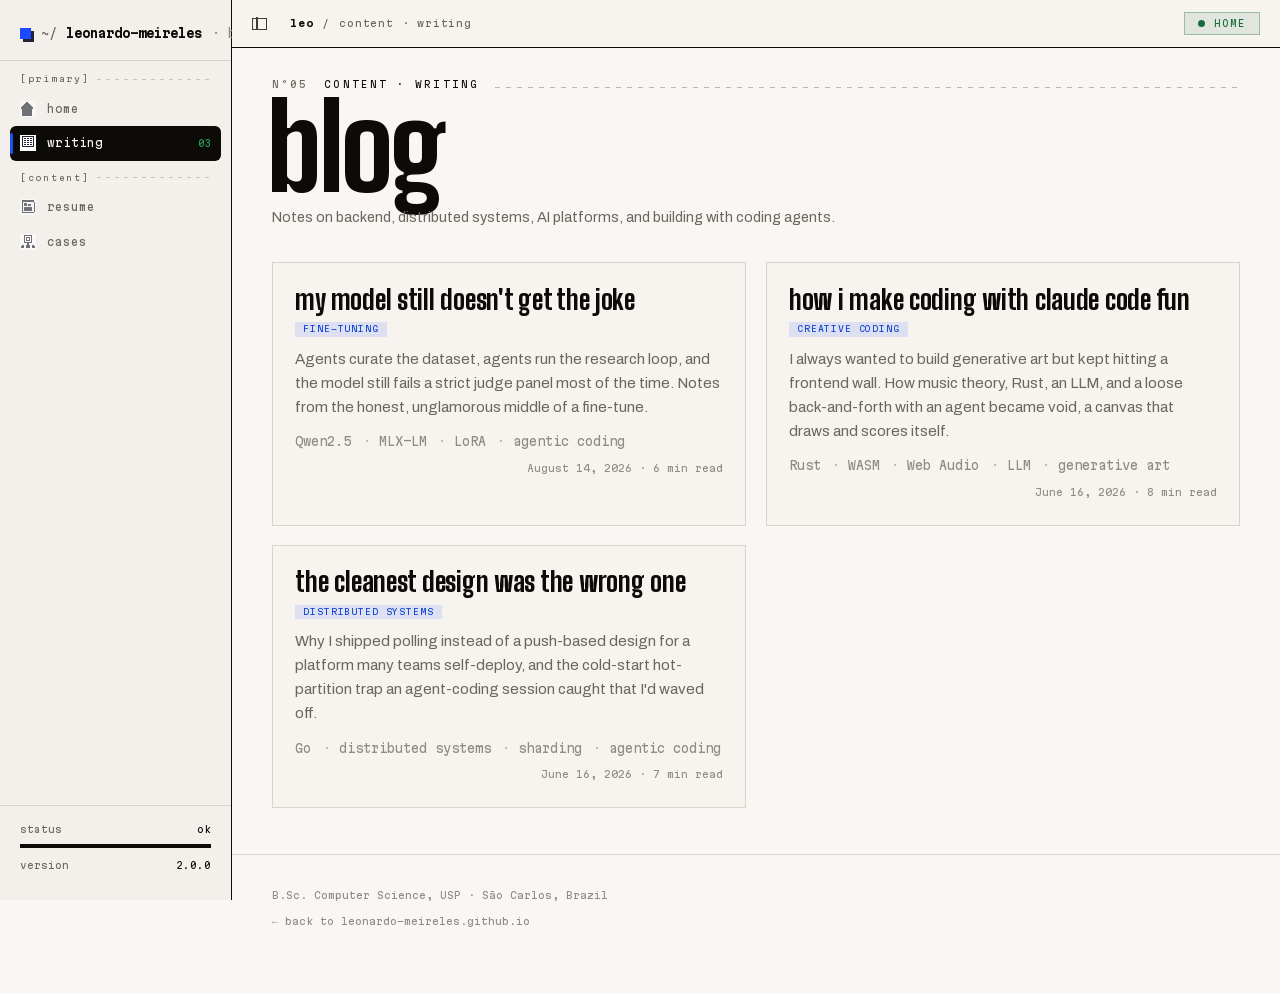
==== commit 736043d7: "fix: responsive rail drawer, hero contrast, pixel-dot favicon - Replace rail wordmark with pixel-dot" ====
--- a/blog/index.html
+++ b/blog/index.html
@@ -8,6 +8,7 @@
 <link rel="icon" type="image/svg+xml" href="../assets/favicon.svg" />
 <link rel="stylesheet" href="../assets/tokens.css" />
 <link rel="stylesheet" href="../assets/shell.css" />
+<script>document.documentElement.classList.add("js");</script>
 <style>
   /* blog-specific tweaks */
   .pg-head h1 { margin-top: 10px; }
@@ -20,8 +21,7 @@
 <div class="shell-app">
   <aside class="rail" id="rail" aria-label="Library" data-open="true">
     <div class="rail-brand">
-      <div class="wordmark">leo meireles</div>
-      <div class="state"><span class="dot ok"><i></i></span><span>[online]</span></div>
+      <span class="rb-brand"><span class="pxdot"></span>~/<b>leonardo-meireles</b> <span class="bsub">· backend &amp; ai</span></span>
     </div>
     <nav class="rail-nav" aria-label="Destinations">
       <div class="nav-group">
@@ -58,6 +58,8 @@
       <div class="rf-row"><span>version</span><b>2.0.0</b></div>
     </div>
   </aside>
+
+  <div class="rail-scrim" aria-hidden="true"></div>
 
   <div class="main-col">
     <header class="titlebar">
--- a/assets/shell.css
+++ b/assets/shell.css
@@ -42,7 +42,6 @@
 .shell-app {
   display: flex;
   min-height: 100vh;
-  min-width: var(--shell-min);
   background: var(--paper);
 }
 
@@ -58,16 +57,13 @@
   padding: 24px 20px 18px;
   border-bottom: 1px solid var(--line);
 }
-.rail .rail-brand .wordmark {
-  font: var(--display-weight) 34px/0.88 var(--font-display);
-  letter-spacing: -0.012em; text-transform: lowercase;
-  white-space: nowrap; color: var(--ink);
-}
-.rail .rail-brand .state {
-  display: flex; align-items: center; gap: 7px; margin-top: 10px;
-  font: var(--mono-label); font-size: 9px; letter-spacing: 0.14em; white-space: nowrap;
-  color: var(--signal-ok);
-}
+.rail .rail-brand .rb-brand {
+  display: flex; align-items: center; gap: .6rem;
+  font: var(--mono-row); color: var(--ink-body);
+  white-space: nowrap;
+}
+.rail .rail-brand .rb-brand b { color: var(--ink); font-weight: 700; }
+.rail .rail-brand .rb-brand .bsub { color: var(--ink-disabled); }
 .rail .rail-nav {
   flex: 1; overflow-y: auto; overflow-x: hidden;
   padding: 14px 10px;
@@ -275,10 +271,23 @@
 #signal {
   position: absolute; inset: 0; width: 100%; height: 100%;
   z-index: 0; pointer-events: none; display: block; image-rendering: pixelated;
+  opacity: 0.38;
   -webkit-mask-image: linear-gradient(180deg, #000 0%, #000 78%, transparent 100%);
   mask-image: linear-gradient(180deg, #000 0%, #000 78%, transparent 100%);
 }
 .hero-canvas-wrap > * { position: relative; z-index: 1; }
+
+/* solid paper block behind the hero copy so text clearly pops over the
+   live ink canvas; the canvas remains as a living frame around it */
+.hero-canvas-wrap .page-inner { position: relative; }
+.hero-canvas-wrap .page-inner::before {
+  content: ""; position: absolute; inset: -24px -60px -60px;
+  z-index: -1;
+  background: linear-gradient(180deg, var(--paper) 0%, var(--paper) 78%, transparent 100%);
+}
+
+/* pixel dot — shared brand mark (rail + anywhere) */
+.pxdot { width: 11px; height: 11px; background: var(--px-blue); box-shadow: 3px 3px 0 0 var(--px-ink); flex: none; display: inline-block; }
 
 /* ============================================================
    Content building blocks (shared across pages)
@@ -449,9 +458,9 @@
 #ytwrap { position: fixed; left: -9999px; top: 0; width: 320px; height: 180px; overflow: hidden; }
 
 /* reveal */
-.rv { opacity: 0; transform: translateY(14px); transition: opacity .6s cubic-bezier(.22,1,.36,1), transform .6s cubic-bezier(.22,1,.36,1); }
-.rv.in { opacity: 1; transform: none; }
-@media (prefers-reduced-motion: reduce) { .rv { opacity: 1; transform: none; transition: none; } }
+html.js .rv { opacity: 0; transform: translateY(14px); transition: opacity .6s cubic-bezier(.22,1,.36,1), transform .6s cubic-bezier(.22,1,.36,1); }
+html.js .rv.in { opacity: 1; transform: none; }
+@media (prefers-reduced-motion: reduce) { html.js .rv { opacity: 1; transform: none; transition: none; } }
 
 /* blog article typography */
 .article-body { max-width: 46rem; }
@@ -486,3 +495,37 @@
 .d-arrow { stroke: var(--accent); stroke-width: 1.5; fill: none; }
 .d-arrow-mut { stroke: var(--ink-disabled); stroke-width: 1.2; fill: none; opacity: .5; }
 .d-faint { opacity: .45; }
+
+/* ============================================================
+   Responsive: rail becomes an off-canvas drawer on narrow screens
+   ============================================================ */
+@media (max-width: 900px) {
+  .rail {
+    position: fixed; top: 0; left: 0; bottom: 0;
+    height: 100dvh; z-index: 90;
+    transform: translateX(-100%);
+    transition: transform var(--dur-rail) var(--ease);
+    border-right: 1px solid var(--ink);
+    box-shadow: 12px 0 30px rgba(18,20,26,.12);
+  }
+  .rail[data-open="true"] { transform: translateX(0); }
+  .main-col { min-width: 0; }
+
+  /* larger touch targets for the primary controls on touch screens */
+  .tb-toggle { width: 44px; height: 44px; }
+  .nav-item { padding: 12px 10px; }
+  .radio .r-play { width: 40px; height: 40px; }
+
+  /* scrim behind the open rail */
+  .rail-scrim {
+    position: fixed; inset: 0; z-index: 89;
+    background: color-mix(in oklab, var(--ink) 28%, transparent);
+    opacity: 0; pointer-events: none; transition: opacity var(--dur-rail) var(--ease);
+  }
+  .rail[data-open="true"] ~ .main-col .rail-scrim,
+  .rail[data-open="true"] + .main-col .rail-scrim { opacity: 1; pointer-events: auto; }
+  body.rail-open { overflow: hidden; }
+}
+@media (min-width: 901px) {
+  .rail-scrim { display: none; }
+}
